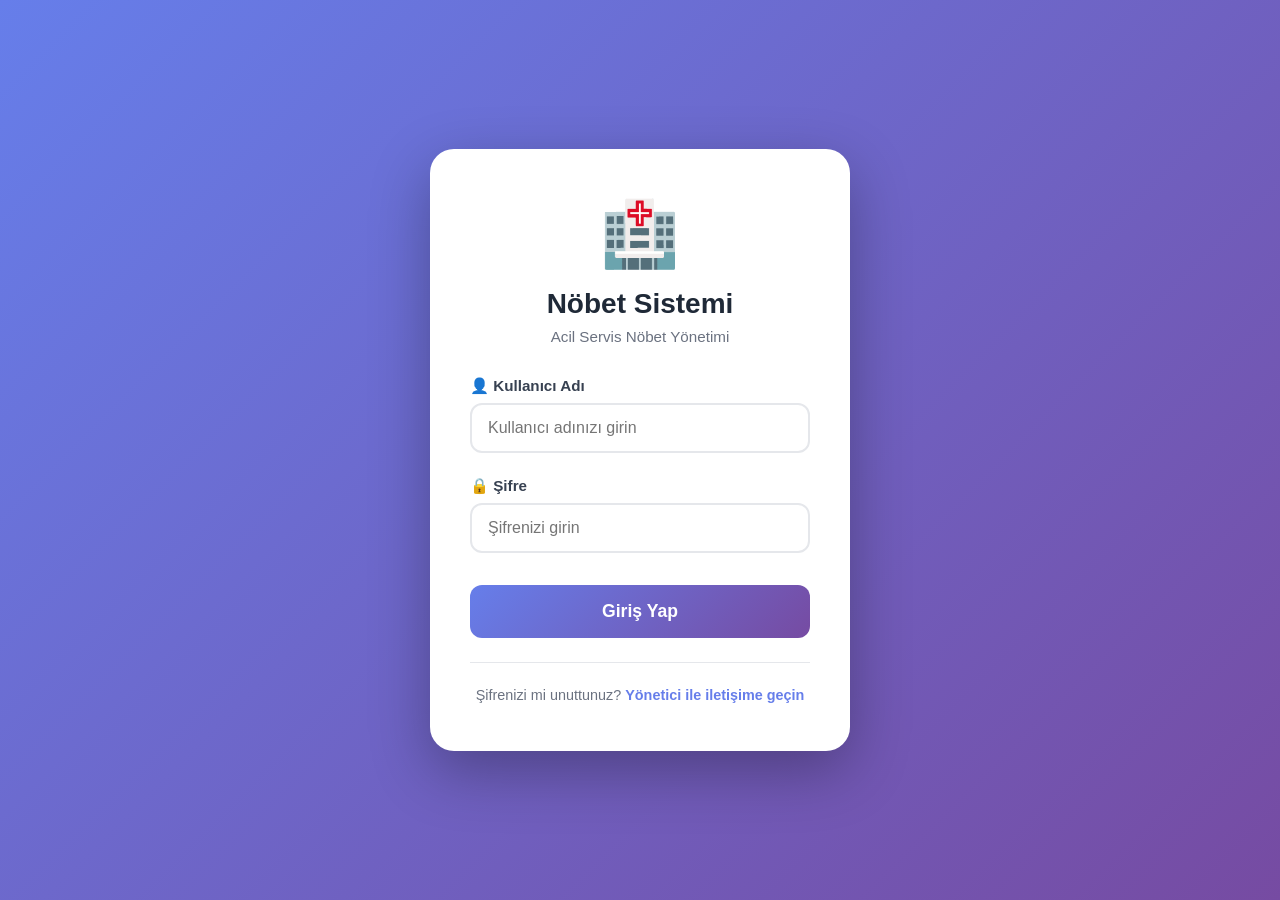
==== nobet_login.html @ 09d0cca1 "Add files via upload" ====
<!DOCTYPE html>
<html lang="tr">
<head>
    <meta charset="UTF-8">
    <meta name="viewport" content="width=device-width, initial-scale=1.0">
    <title>Nöbet Sistemi - Giriş</title>
    <style>
        * {
            margin: 0;
            padding: 0;
            box-sizing: border-box;
        }

        body {
            font-family: -apple-system, BlinkMacSystemFont, 'Segoe UI', Roboto, Oxygen, Ubuntu, Cantarell, sans-serif;
            background: linear-gradient(135deg, #667eea 0%, #764ba2 100%);
            min-height: 100vh;
            display: flex;
            align-items: center;
            justify-content: center;
            padding: 1rem;
        }

        .login-container {
            background: white;
            padding: 3rem 2.5rem;
            border-radius: 24px;
            box-shadow: 0 20px 60px rgba(0,0,0,0.3);
            max-width: 420px;
            width: 100%;
            animation: slideUp 0.5s ease;
        }

        @keyframes slideUp {
            from {
                opacity: 0;
                transform: translateY(30px);
            }
            to {
                opacity: 1;
                transform: translateY(0);
            }
        }

        .logo {
            text-align: center;
            margin-bottom: 2rem;
        }

        .logo-icon {
            font-size: 4rem;
            margin-bottom: 1rem;
        }

        .logo h1 {
            color: #1F2937;
            font-size: 1.75rem;
            margin-bottom: 0.5rem;
        }

        .logo p {
            color: #6B7280;
            font-size: 0.95rem;
        }

        .form-group {
            margin-bottom: 1.5rem;
        }

        .form-group label {
            display: block;
            margin-bottom: 0.5rem;
            color: #374151;
            font-weight: 600;
            font-size: 0.95rem;
        }

        .form-group input {
            width: 100%;
            padding: 0.875rem 1rem;
            border: 2px solid #E5E7EB;
            border-radius: 12px;
            font-size: 1rem;
            transition: all 0.3s;
        }

        .form-group input:focus {
            outline: none;
            border-color: #667eea;
            box-shadow: 0 0 0 3px rgba(102, 126, 234, 0.1);
        }

        .btn {
            width: 100%;
            padding: 1rem;
            background: linear-gradient(135deg, #667eea 0%, #764ba2 100%);
            color: white;
            border: none;
            border-radius: 12px;
            font-size: 1.1rem;
            font-weight: 700;
            cursor: pointer;
            transition: all 0.3s;
            margin-top: 0.5rem;
        }

        .btn:hover {
            transform: translateY(-2px);
            box-shadow: 0 10px 25px rgba(102, 126, 234, 0.4);
        }

        .btn:active {
            transform: translateY(0);
        }

        .error-message {
            background: #FEE2E2;
            color: #DC2626;
            padding: 1rem;
            border-radius: 12px;
            margin-bottom: 1.5rem;
            text-align: center;
            font-weight: 600;
            animation: shake 0.5s;
        }

        @keyframes shake {
            0%, 100% { transform: translateX(0); }
            25% { transform: translateX(-10px); }
            75% { transform: translateX(10px); }
        }

        .help-text {
            text-align: center;
            margin-top: 1.5rem;
            padding-top: 1.5rem;
            border-top: 1px solid #E5E7EB;
        }

        .help-text a {
            color: #667eea;
            text-decoration: none;
            font-weight: 600;
        }

        .help-text a:hover {
            text-decoration: underline;
        }

        .loading {
            display: none;
            text-align: center;
            color: #6B7280;
            margin-top: 1rem;
        }

        .loading.show {
            display: block;
        }
    </style>
</head>
<body>
    <div class="login-container">
        <div class="logo">
            <div class="logo-icon">🏥</div>
            <h1>Nöbet Sistemi</h1>
            <p>Acil Servis Nöbet Yönetimi</p>
        </div>

        <div id="error-container"></div>

        <form id="login-form">
            <div class="form-group">
                <label>👤 Kullanıcı Adı</label>
                <input 
                    type="text" 
                    id="username"
                    placeholder="Kullanıcı adınızı girin"
                    required
                    autocomplete="username"
                />
            </div>

            <div class="form-group">
                <label>🔒 Şifre</label>
                <input 
                    type="password" 
                    id="password"
                    placeholder="Şifrenizi girin"
                    required
                    autocomplete="current-password"
                />
            </div>

            <button type="submit" class="btn">Giriş Yap</button>
        </form>

        <div class="loading" id="loading">
            Giriş yapılıyor...
        </div>

        <div class="help-text">
            <p style="color: #6B7280; font-size: 0.9rem;">
                Şifrenizi mi unuttunuz? <a href="#">Yönetici ile iletişime geçin</a>
            </p>
        </div>
    </div>

    <script>
        const API_URL = 'http://localhost:5000';

        // Sayfa yüklenince oturum kontrolü
        window.addEventListener('DOMContentLoaded', async () => {
            try {
                const response = await fetch(`${API_URL}/api/check-auth`, {
                    credentials: 'include'
                });
                const data = await response.json();
                
                if (data.authenticated) {
                    // Zaten giriş yapılmış, yönlendir
                    if (data.role === 'admin') {
                        window.location.href = 'nobet_admin.html';
                    } else {
                        window.location.href = 'nobet_view.html';
                    }
                }
            } catch (err) {
                console.error('Auth kontrol hatası:', err);
            }
        });

        document.getElementById('login-form').addEventListener('submit', async (e) => {
            e.preventDefault();
            
            const username = document.getElementById('username').value;
            const password = document.getElementById('password').value;
            const errorContainer = document.getElementById('error-container');
            const loading = document.getElementById('loading');
            
            // Hata mesajını temizle
            errorContainer.innerHTML = '';
            loading.classList.add('show');

            try {
                const response = await fetch(`${API_URL}/api/login`, {
                    method: 'POST',
                    headers: {
                        'Content-Type': 'application/json'
                    },
                    credentials: 'include',
                    body: JSON.stringify({ username, password })
                });

                const data = await response.json();
                loading.classList.remove('show');

                if (data.success) {
                    // Başarılı giriş - role'e göre yönlendir
                    if (data.role === 'admin') {
                        window.location.href = 'nobet_admin.html';
                    } else {
                        window.location.href = 'nobet_view.html';
                    }
                } else {
                    // Hata göster
                    showError(data.message || 'Kullanıcı adı veya şifre hatalı');
                }
            } catch (err) {
                loading.classList.remove('show');
                showError('Bağlantı hatası. Backend sunucusu çalışıyor mu?');
                console.error('Login hatası:', err);
            }
        });

        function showError(message) {
            const errorContainer = document.getElementById('error-container');
            errorContainer.innerHTML = `<div class="error-message">❌ ${message}</div>`;
        }
    </script>
</body>
</html>
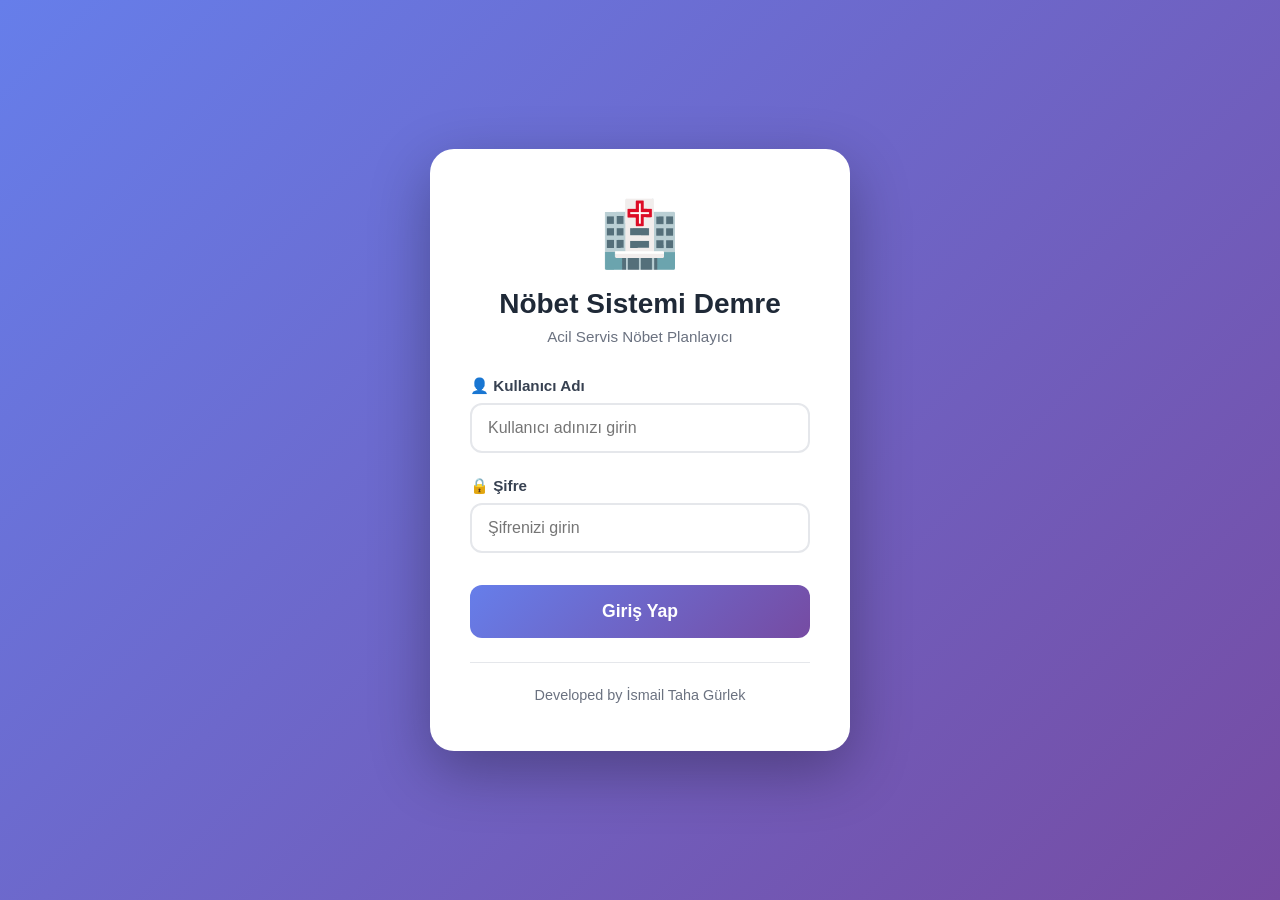
==== commit 7c3655d7: "Update nobet_login.html" ====
--- a/nobet_login.html
+++ b/nobet_login.html
@@ -163,8 +163,8 @@
     <div class="login-container">
         <div class="logo">
             <div class="logo-icon">🏥</div>
-            <h1>Nöbet Sistemi</h1>
-            <p>Acil Servis Nöbet Yönetimi</p>
+            <h1>Nöbet Sistemi Demre</h1>
+            <p>Acil Servis Nöbet Planlayıcı</p>
         </div>
 
         <div id="error-container"></div>
@@ -201,13 +201,13 @@
 
         <div class="help-text">
             <p style="color: #6B7280; font-size: 0.9rem;">
-                Şifrenizi mi unuttunuz? <a href="#">Yönetici ile iletişime geçin</a>
+                Developed by İsmail Taha Gürlek
             </p>
         </div>
     </div>
 
     <script>
-        const API_URL = 'http://localhost:5000';
+        const API_URL = '';  // Aynı domain kullan
 
         // Sayfa yüklenince oturum kontrolü
         window.addEventListener('DOMContentLoaded', async () => {
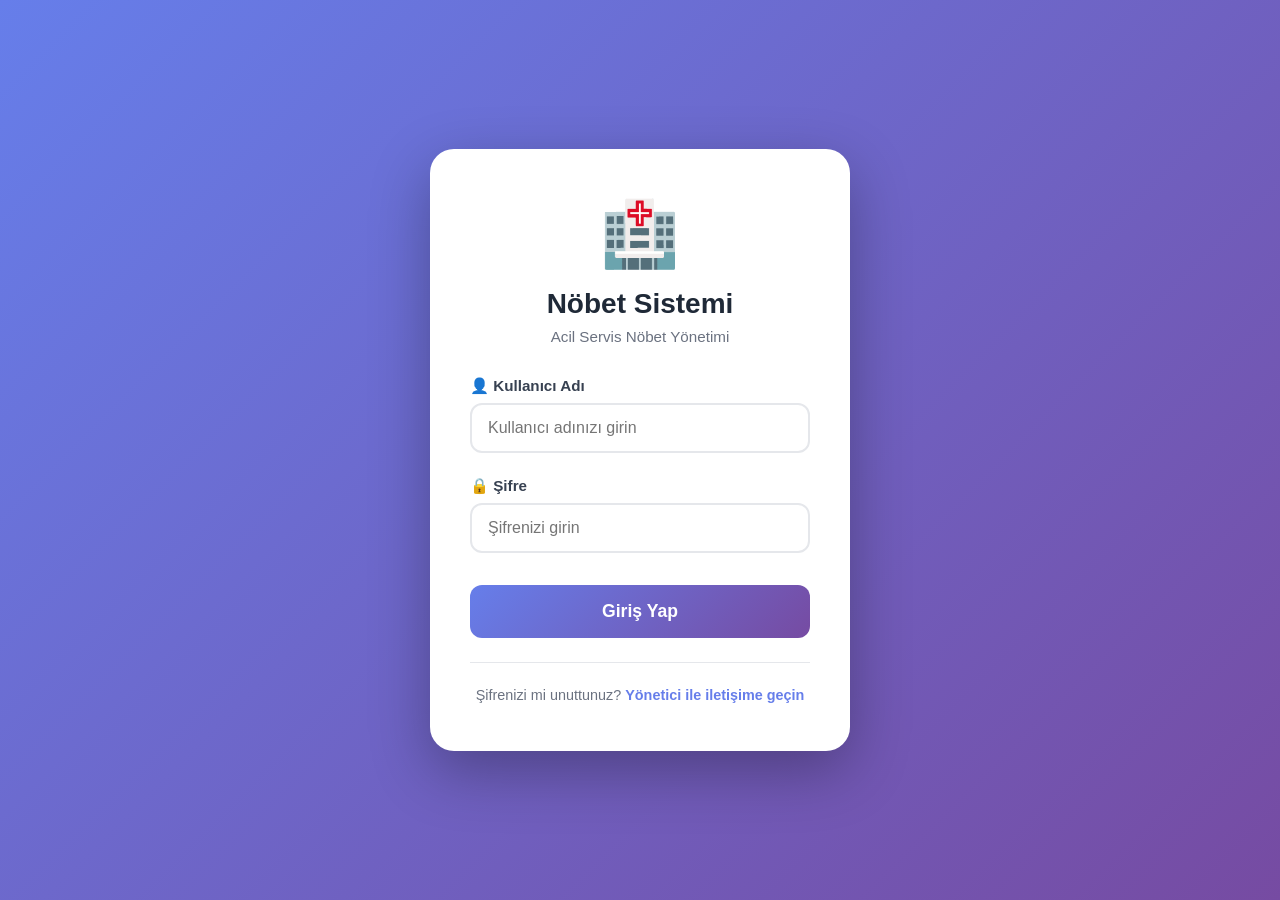
==== commit 08bf0018: "Update nobet_login.html" ====
--- a/nobet_login.html
+++ b/nobet_login.html
@@ -163,8 +163,8 @@
     <div class="login-container">
         <div class="logo">
             <div class="logo-icon">🏥</div>
-            <h1>Nöbet Sistemi Demre</h1>
-            <p>Acil Servis Nöbet Planlayıcı</p>
+            <h1>Nöbet Sistemi</h1>
+            <p>Acil Servis Nöbet Yönetimi</p>
         </div>
 
         <div id="error-container"></div>
@@ -201,7 +201,7 @@
 
         <div class="help-text">
             <p style="color: #6B7280; font-size: 0.9rem;">
-                Developed by İsmail Taha Gürlek
+                Şifrenizi mi unuttunuz? <a href="#">Yönetici ile iletişime geçin</a>
             </p>
         </div>
     </div>
